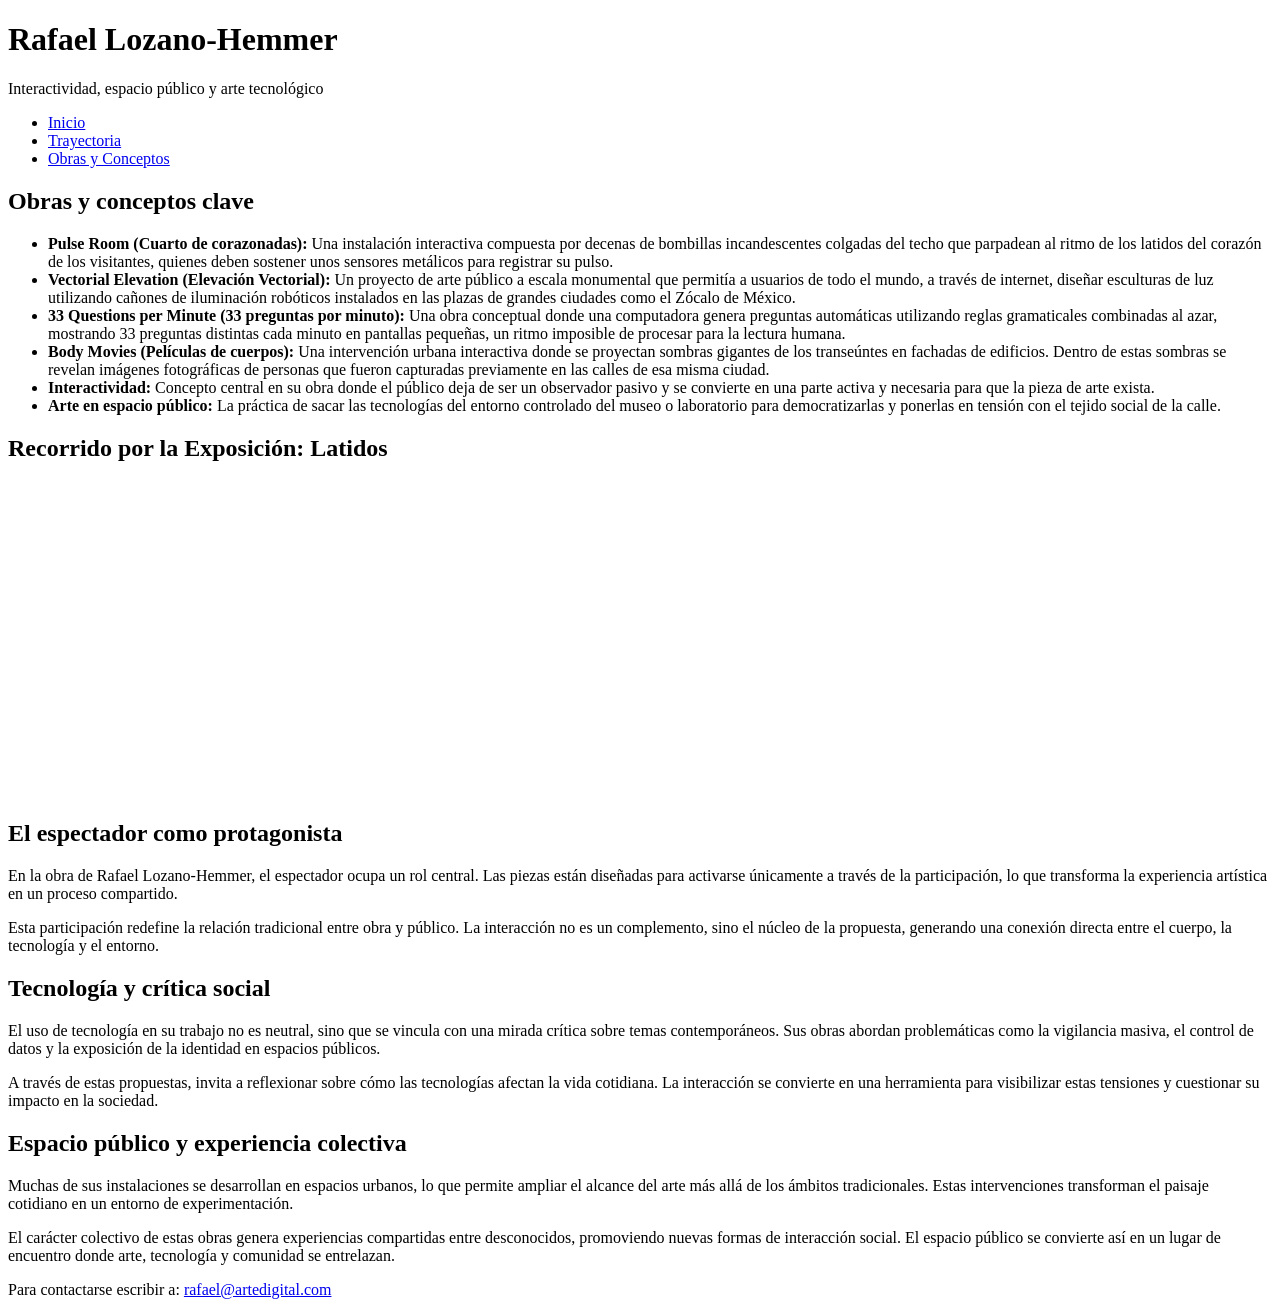
==== obras.html @ 970bca55 "Estructura base de archivos HTML Y README." ====
<!DOCTYPE html>
<html lang="es">
<head>
    <meta charset="UTF-8">
    <meta name="viewport" content="width=device-width, initial-scale=1.0">
    <title>Obras - Rafael Lozano-Hemmer</title>
    <link rel="preconnect" href="https://fonts.googleapis.com">
    <link rel="preconnect" href="https://fonts.gstatic.com" crossorigin>
    <link href="https://fonts.googleapis.com/css2?family=Barlow:wght@400;600;700&display=swap" rel="stylesheet">
    <link rel="stylesheet" href="style.css">
</head>
<body>

    <div class="contenedor-principal">

        <header>
            <h1>Rafael Lozano-Hemmer</h1>
            <p>Interactividad, espacio público y arte tecnológico</p>
        </header>

        <nav>
            <ul>
                <li><a href="index.html">Inicio</a></li>
                <li><a href="trayectoria.html">Trayectoria</a></li>
                <li><a href="obras.html" class="activo">Obras y Conceptos</a></li>
            </ul>
        </nav>

        <main>
            <section>
                <h2>Obras y conceptos clave</h2>
                <ul>
                    <li><strong>Pulse Room (Cuarto de corazonadas):</strong> Una instalación interactiva compuesta por decenas de bombillas incandescentes colgadas del techo que parpadean al ritmo de los latidos del corazón de los visitantes, quienes deben sostener unos sensores metálicos para registrar su pulso.</li>
                    <li><strong>Vectorial Elevation (Elevación Vectorial):</strong> Un proyecto de arte público a escala monumental que permitía a usuarios de todo el mundo, a través de internet, diseñar esculturas de luz utilizando cañones de iluminación robóticos instalados en las plazas de grandes ciudades como el Zócalo de México.</li>
                    <li><strong>33 Questions per Minute (33 preguntas por minuto):</strong> Una obra conceptual donde una computadora genera preguntas automáticas utilizando reglas gramaticales combinadas al azar, mostrando 33 preguntas distintas cada minuto en pantallas pequeñas, un ritmo imposible de procesar para la lectura humana.</li>
                    <li><strong>Body Movies (Películas de cuerpos):</strong> Una intervención urbana interactiva donde se proyectan sombras gigantes de los transeúntes en fachadas de edificios. Dentro de estas sombras se revelan imágenes fotográficas de personas que fueron capturadas previamente en las calles de esa misma ciudad.</li>
                    <li><strong>Interactividad:</strong> Concepto central en su obra donde el público deja de ser un observador pasivo y se convierte en una parte activa y necesaria para que la pieza de arte exista.</li>
                    <li><strong>Arte en espacio público:</strong> La práctica de sacar las tecnologías del entorno controlado del museo o laboratorio para democratizarlas y ponerlas en tensión con el tejido social de la calle.</li>
                </ul>
            </section>

            <section class="video-seccion">
                <h2>Recorrido por la Exposición: Latidos</h2>
                <div class="contenedor-video">
                    <iframe width="560" height="315" src="https://www.youtube.com/embed/jTzojcaanDs" title="Rafael Lozano-Hemmer - Latidos" frameborder="0" allow="accelerometer; autoplay; clipboard-write; encrypted-media; gyroscope; picture-in-picture; web-share" allowfullscreen></iframe>
                </div>
            </section>

            <section>
                <h2>El espectador como protagonista</h2>
                <p>En la obra de Rafael Lozano-Hemmer, el espectador ocupa un rol central. Las piezas están diseñadas para activarse únicamente a través de la participación, lo que transforma la experiencia artística en un proceso compartido.</p>
                <p>Esta participación redefine la relación tradicional entre obra y público. La interacción no es un complemento, sino el núcleo de la propuesta, generando una conexión directa entre el cuerpo, la tecnología y el entorno.</p>
            </section>

            <section>
                <h2>Tecnología y crítica social</h2>
                <p>El uso de tecnología en su trabajo no es neutral, sino que se vincula con una mirada crítica sobre temas contemporáneos. Sus obras abordan problemáticas como la vigilancia masiva, el control de datos y la exposición de la identidad en espacios públicos.</p>
                <p>A través de estas propuestas, invita a reflexionar sobre cómo las tecnologías afectan la vida cotidiana. La interacción se convierte en una herramienta para visibilizar estas tensiones y cuestionar su impacto en la sociedad.</p>
            </section>

            <section>
                <h2>Espacio público y experiencia colectiva</h2>
                <p>Muchas de sus instalaciones se desarrollan en espacios urbanos, lo que permite ampliar el alcance del arte más allá de los ámbitos tradicionales. Estas intervenciones transforman el paisaje cotidiano en un entorno de experimentación.</p>
                <p>El carácter colectivo de estas obras genera experiencias compartidas entre desconocidos, promoviendo nuevas formas de interacción social. El espacio público se convierte así en un lugar de encuentro donde arte, tecnología y comunidad se entrelazan.</p>
            </section>
        </main>

        <footer>
            <p>Para contactarse escribir a: <a href="mailto:rafael@artedigital.com">rafael@artedigital.com</a></p>
        </footer>

    </div>

</body>
</html>
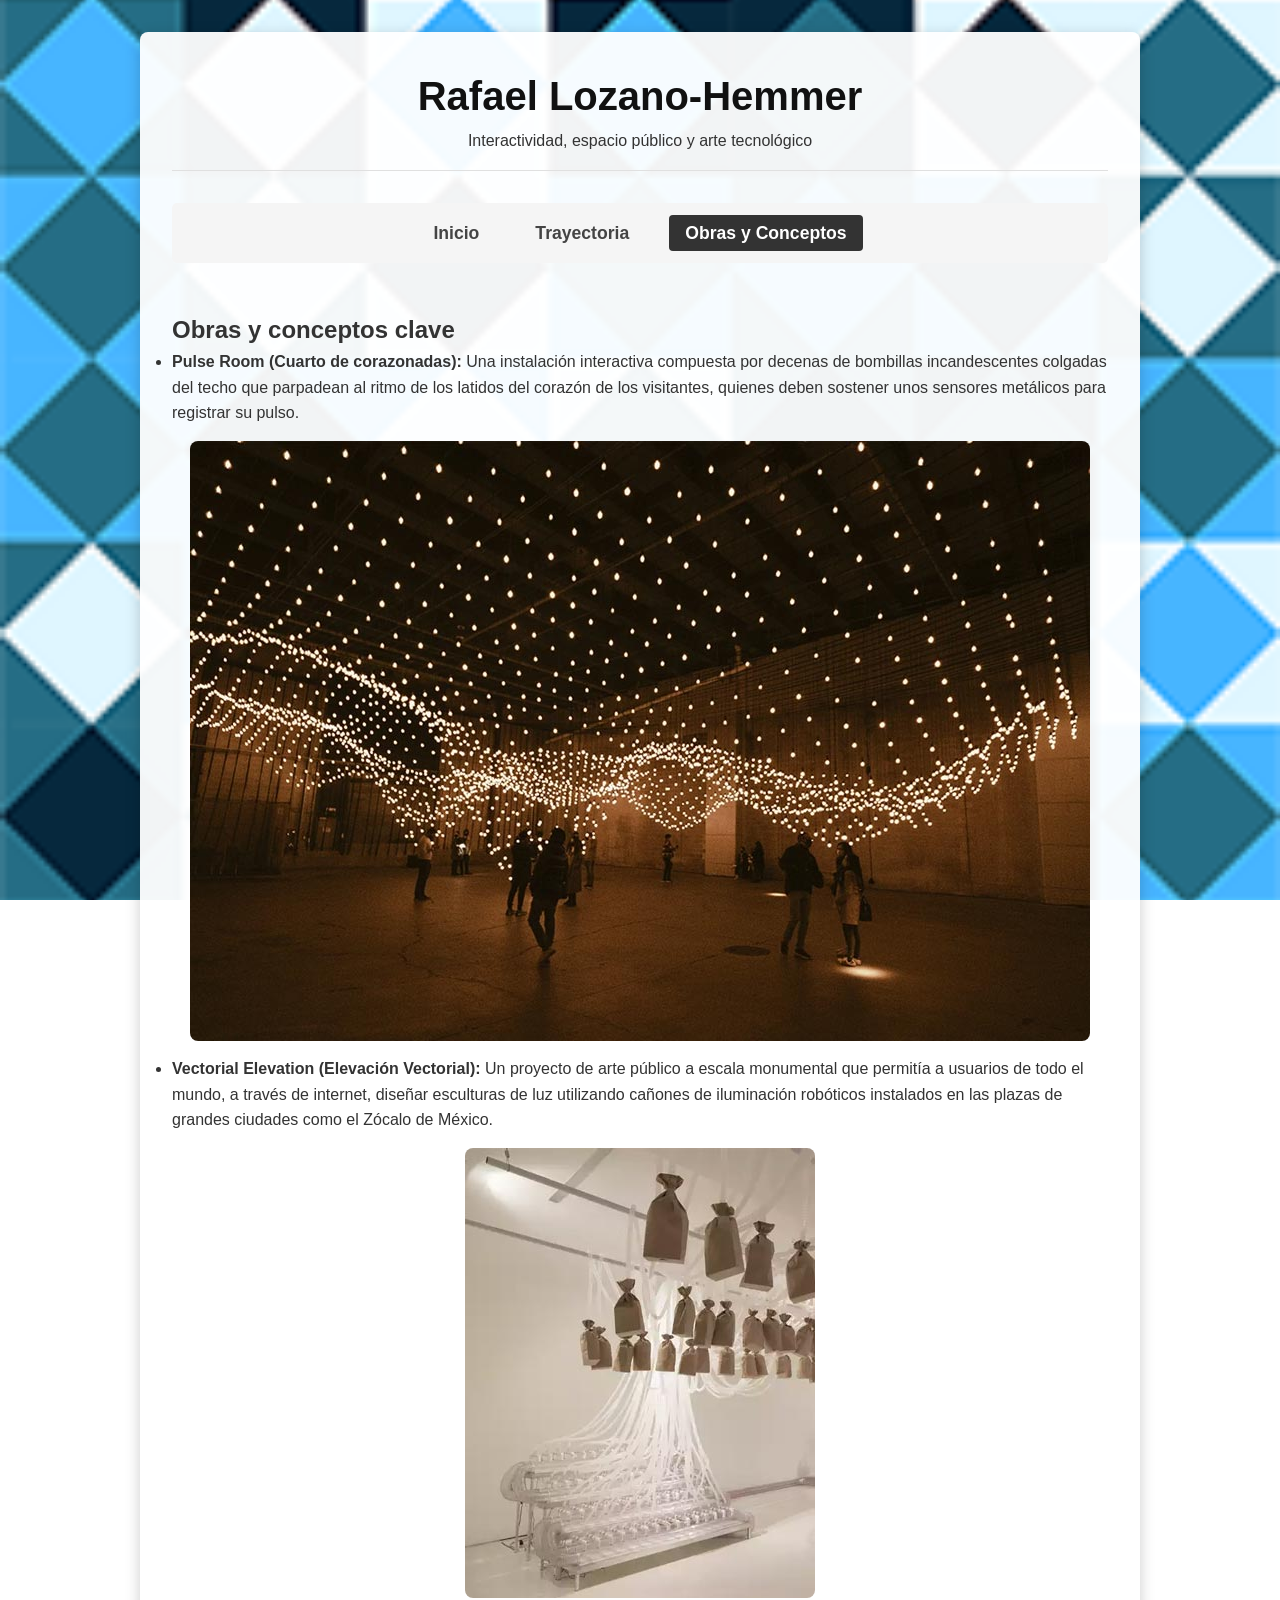
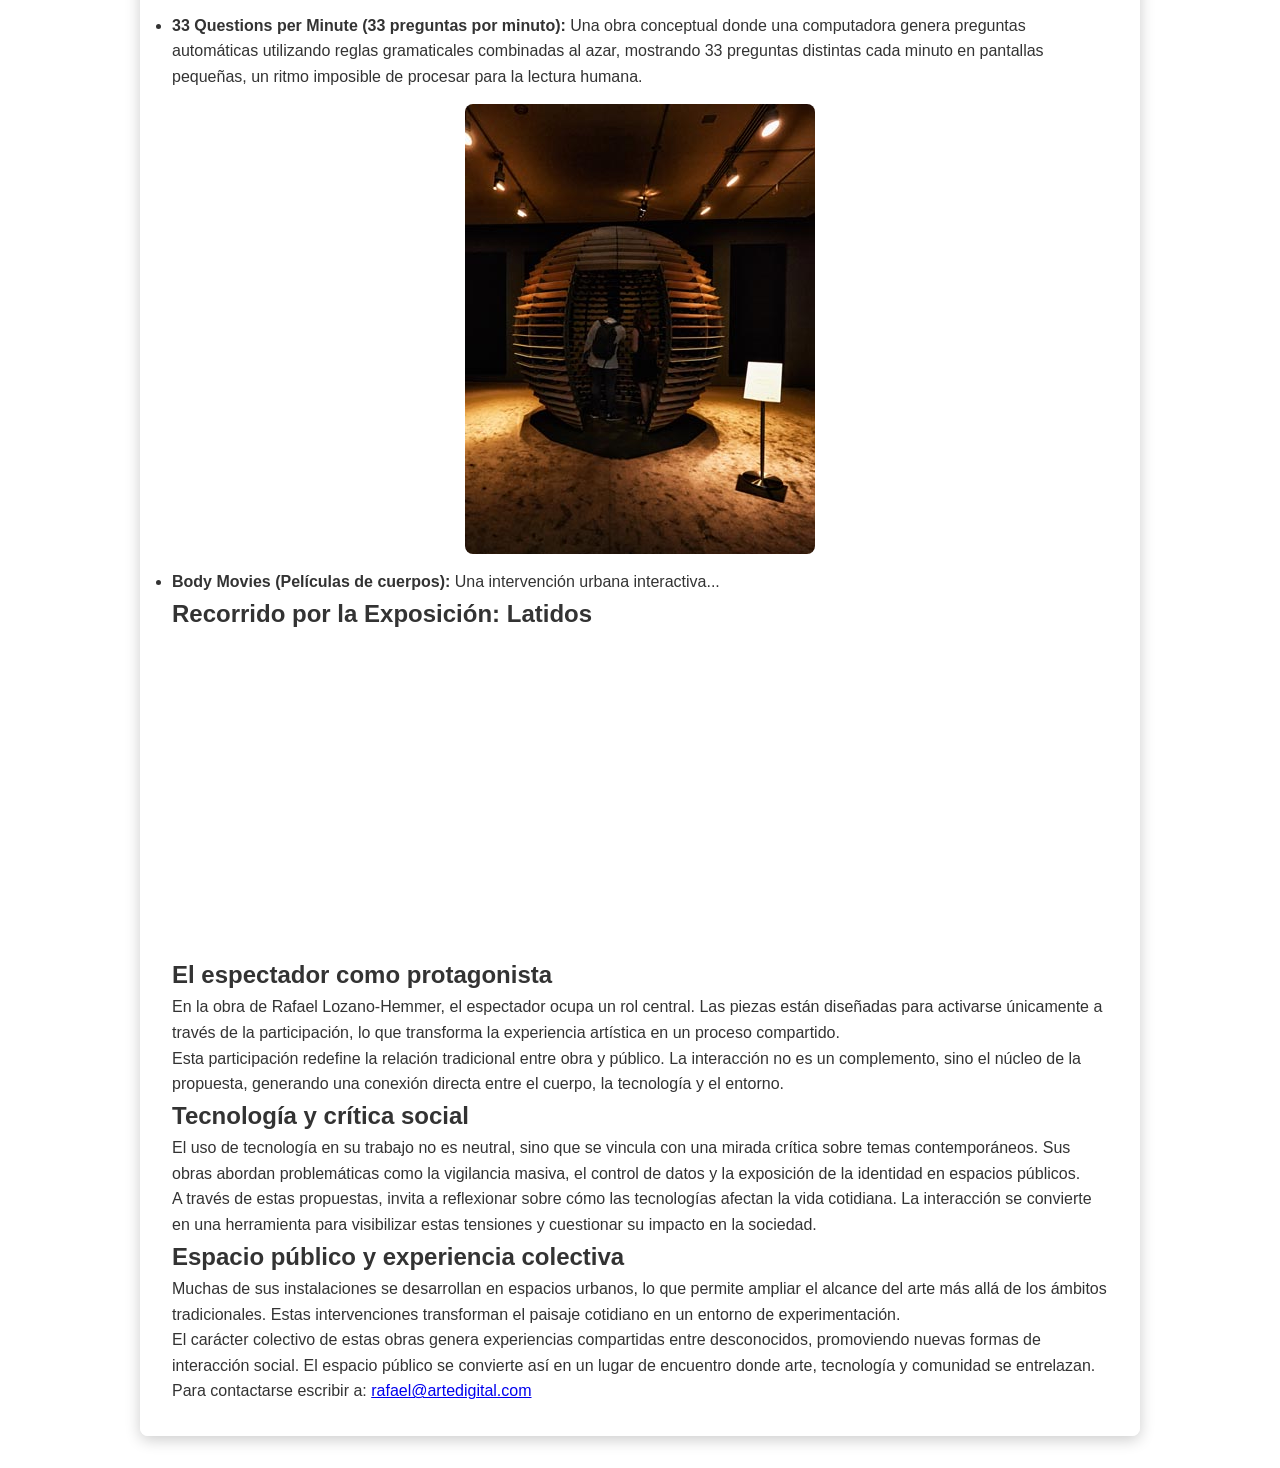
==== commit 60691922: "Arreglo de navegación y fotos." ====
--- a/obras.html
+++ b/obras.html
@@ -29,14 +29,20 @@
         <main>
             <section>
                 <h2>Obras y conceptos clave</h2>
-                <ul>
-                    <li><strong>Pulse Room (Cuarto de corazonadas):</strong> Una instalación interactiva compuesta por decenas de bombillas incandescentes colgadas del techo que parpadean al ritmo de los latidos del corazón de los visitantes, quienes deben sostener unos sensores metálicos para registrar su pulso.</li>
-                    <li><strong>Vectorial Elevation (Elevación Vectorial):</strong> Un proyecto de arte público a escala monumental que permitía a usuarios de todo el mundo, a través de internet, diseñar esculturas de luz utilizando cañones de iluminación robóticos instalados en las plazas de grandes ciudades como el Zócalo de México.</li>
-                    <li><strong>33 Questions per Minute (33 preguntas por minuto):</strong> Una obra conceptual donde una computadora genera preguntas automáticas utilizando reglas gramaticales combinadas al azar, mostrando 33 preguntas distintas cada minuto en pantallas pequeñas, un ritmo imposible de procesar para la lectura humana.</li>
-                    <li><strong>Body Movies (Películas de cuerpos):</strong> Una intervención urbana interactiva donde se proyectan sombras gigantes de los transeúntes en fachadas de edificios. Dentro de estas sombras se revelan imágenes fotográficas de personas que fueron capturadas previamente en las calles de esa misma ciudad.</li>
-                    <li><strong>Interactividad:</strong> Concepto central en su obra donde el público deja de ser un observador pasivo y se convierte en una parte activa y necesaria para que la pieza de arte exista.</li>
-                    <li><strong>Arte en espacio público:</strong> La práctica de sacar las tecnologías del entorno controlado del museo o laboratorio para democratizarlas y ponerlas en tensión con el tejido social de la calle.</li>
-                </ul>
+               <ul>
+                    <li>
+                        <strong>Pulse Room (Cuarto de corazonadas):</strong> Una instalación interactiva compuesta por decenas de bombillas incandescentes colgadas del techo que parpadean al ritmo de los latidos del corazón de los visitantes, quienes deben sostener unos sensores metálicos para registrar su pulso.
+                        <img src="imagenes/lozano-hemmer-2.jpg" alt="Pulse Room" style="max-width: 100%; height: auto; border-radius: 8px; margin: 15px auto; display: block;">
+                    </li>
+                    <li>
+                        <strong>Vectorial Elevation (Elevación Vectorial):</strong> Un proyecto de arte público a escala monumental que permitía a usuarios de todo el mundo, a través de internet, diseñar esculturas de luz utilizando cañones de iluminación robóticos instalados en las plazas de grandes ciudades como el Zócalo de México.
+                        <img src="imagenes/lozano-hemmer-3.jpg" alt="Vectorial Elevation" style="max-width: 100%; height: auto; border-radius: 8px; margin: 15px auto; display: block;">
+                    </li>
+                    <li>
+                        <strong>33 Questions per Minute (33 preguntas por minuto):</strong> Una obra conceptual donde una computadora genera preguntas automáticas utilizando reglas gramaticales combinadas al azar, mostrando 33 preguntas distintas cada minuto en pantallas pequeñas, un ritmo imposible de procesar para la lectura humana.
+                        <img src="imagenes/lozano-hemmer-4.jpg" alt="33 Questions per Minute" style="max-width: 100%; height: auto; border-radius: 8px; margin: 15px auto; display: block;">
+                    </li>
+                    <li><strong>Body Movies (Películas de cuerpos):</strong> Una intervención urbana interactiva...
             </section>
 
             <section class="video-seccion">
--- a/style.css
+++ b/style.css
@@ -0,0 +1,93 @@
+/* 1. ESTILOS BASE PARA LA PAGINA */
+* {
+    margin: 0;
+    padding: 0;
+    box-sizing: border-box;
+}
+
+body {
+    /* Imagen de fondo para el sitio */
+    background-image: url('imagenes/fondo.png'); 
+    background-size: cover;
+    background-position: center;
+    background-attachment: fixed;
+    
+    /* Estilos base y legibilidad */
+    font-family: 'Barlow',Arial, sans-serif;
+    color: #333333;
+    line-height: 1.6;
+}
+
+/* Tipografía para los títulos principales */
+h1, h2, h3 {
+    font-family: 'Barlow', sans-serif;
+    font-weight: 700;
+}
+
+/* 2. ESTRUCTURA: Contenedor principal de la página */
+.contenedor-principal {
+    max-width: 1000px; /* Ancho máximo fijo para pantallas grandes */
+    width: 90%;        /* Ancho adaptable en porcentaje para pantallas chicas */
+    margin: 2rem auto; /* Centrado horizontal en la pantalla */
+    background-color: rgba(255, 255, 255, 0.95); /* Fondo blanco traslúcido para leer bien */
+    padding: 2rem;     /* Espaciado interno */
+    border-radius: 8px;
+    box-shadow: 0 4px 15px rgba(0, 0, 0, 0.2);
+}
+
+/* 3. ESTILOS DEL ENCABEZADO */
+header {
+    text-align: center;
+    margin-bottom: 2rem;
+    padding-bottom: 1rem;
+    border-bottom: 1px solid #e0e0e0;
+}
+
+header h1 {
+    font-size: 2.5rem;
+    color: #111111;
+}
+
+.subtitle {
+    font-size: 1.1rem;
+    color: #666666;
+    margin-top: 0.5rem;
+}
+
+/* 3. MENÚ DE NAVEGACIÓN PRINCIPAL */
+nav {
+    margin-bottom: 3rem; /* Espacio grande abajo del menú */
+}
+
+nav ul {
+    list-style: none; /* Borra los puntitos de la lista */
+    display: flex;     /* Pone los elementos en línea horizontal */
+    justify-content: center; /* Centra el menú en la pantalla */
+    gap: 1.5rem;      /* Espacio entre cada botón del menú en rem */
+    padding: 1rem 0;
+    background-color: #f5f5f5; /* Un gris muy clarito para el fondo del menú */
+    border-radius: 5px;
+}
+
+nav ul li a {
+    text-decoration: none; /* Saca el subrayado de los links */
+    font-family: 'Barlow', sans-serif; /* Tipografía para el menú */
+    color: #444444; /* Color de letra por defecto */
+    font-weight: 600; /* Un poco más gruesa la letra */
+    font-size: 1.1rem;
+    padding: 0.5rem 1rem; /* Espaciado interno para que parezca un botón */
+    border-radius: 4px;
+    transition: all 0.3s ease; /* Efecto suave cuando pasas el mouse */
+}
+
+/* Efecto al pasar el mouse por arriba del link */
+nav ul li a:hover {
+    color: #000000;
+    background-color: #e0e0e0;
+}
+
+/* Estilo para marcar en qué página está el usuario actualmente */
+nav ul li a.activo {
+    color: #ffffff; /* Letra blanca */
+    background-color: #333333; /* Fondo negro */
+}
